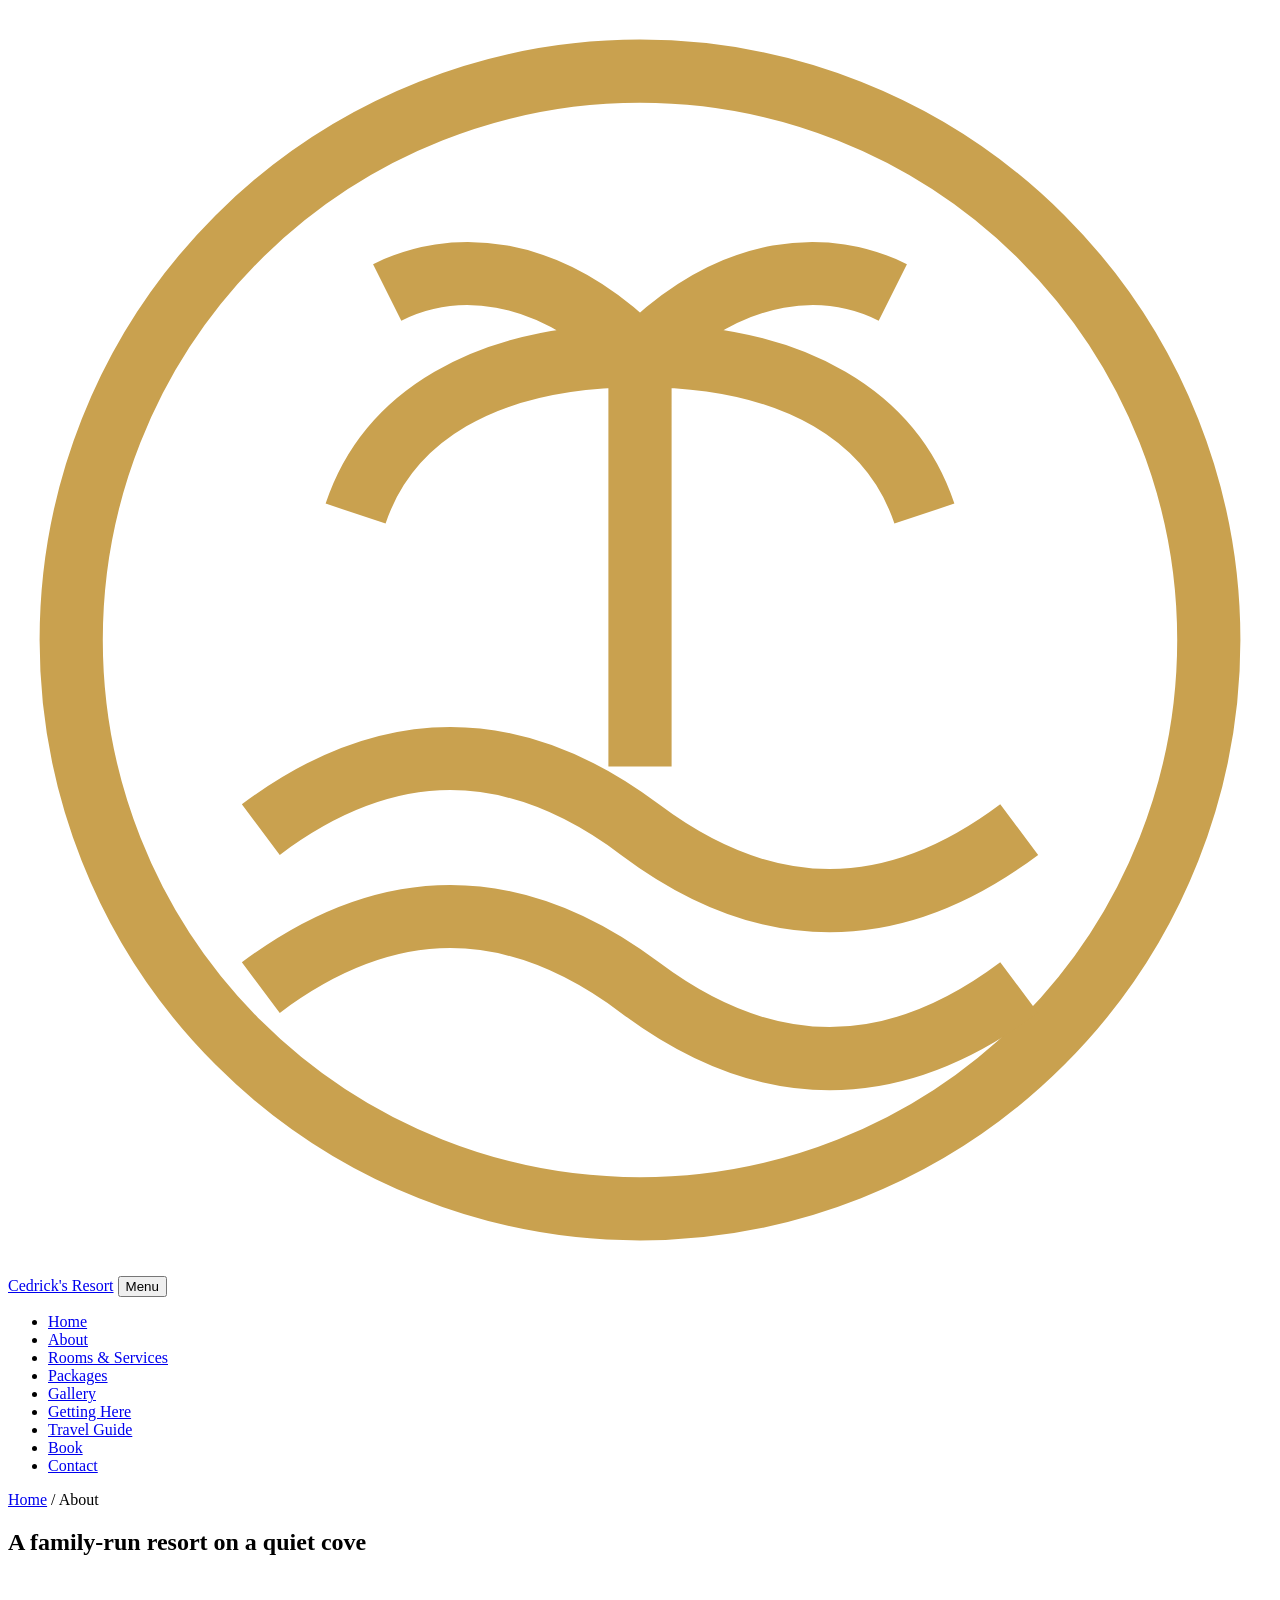
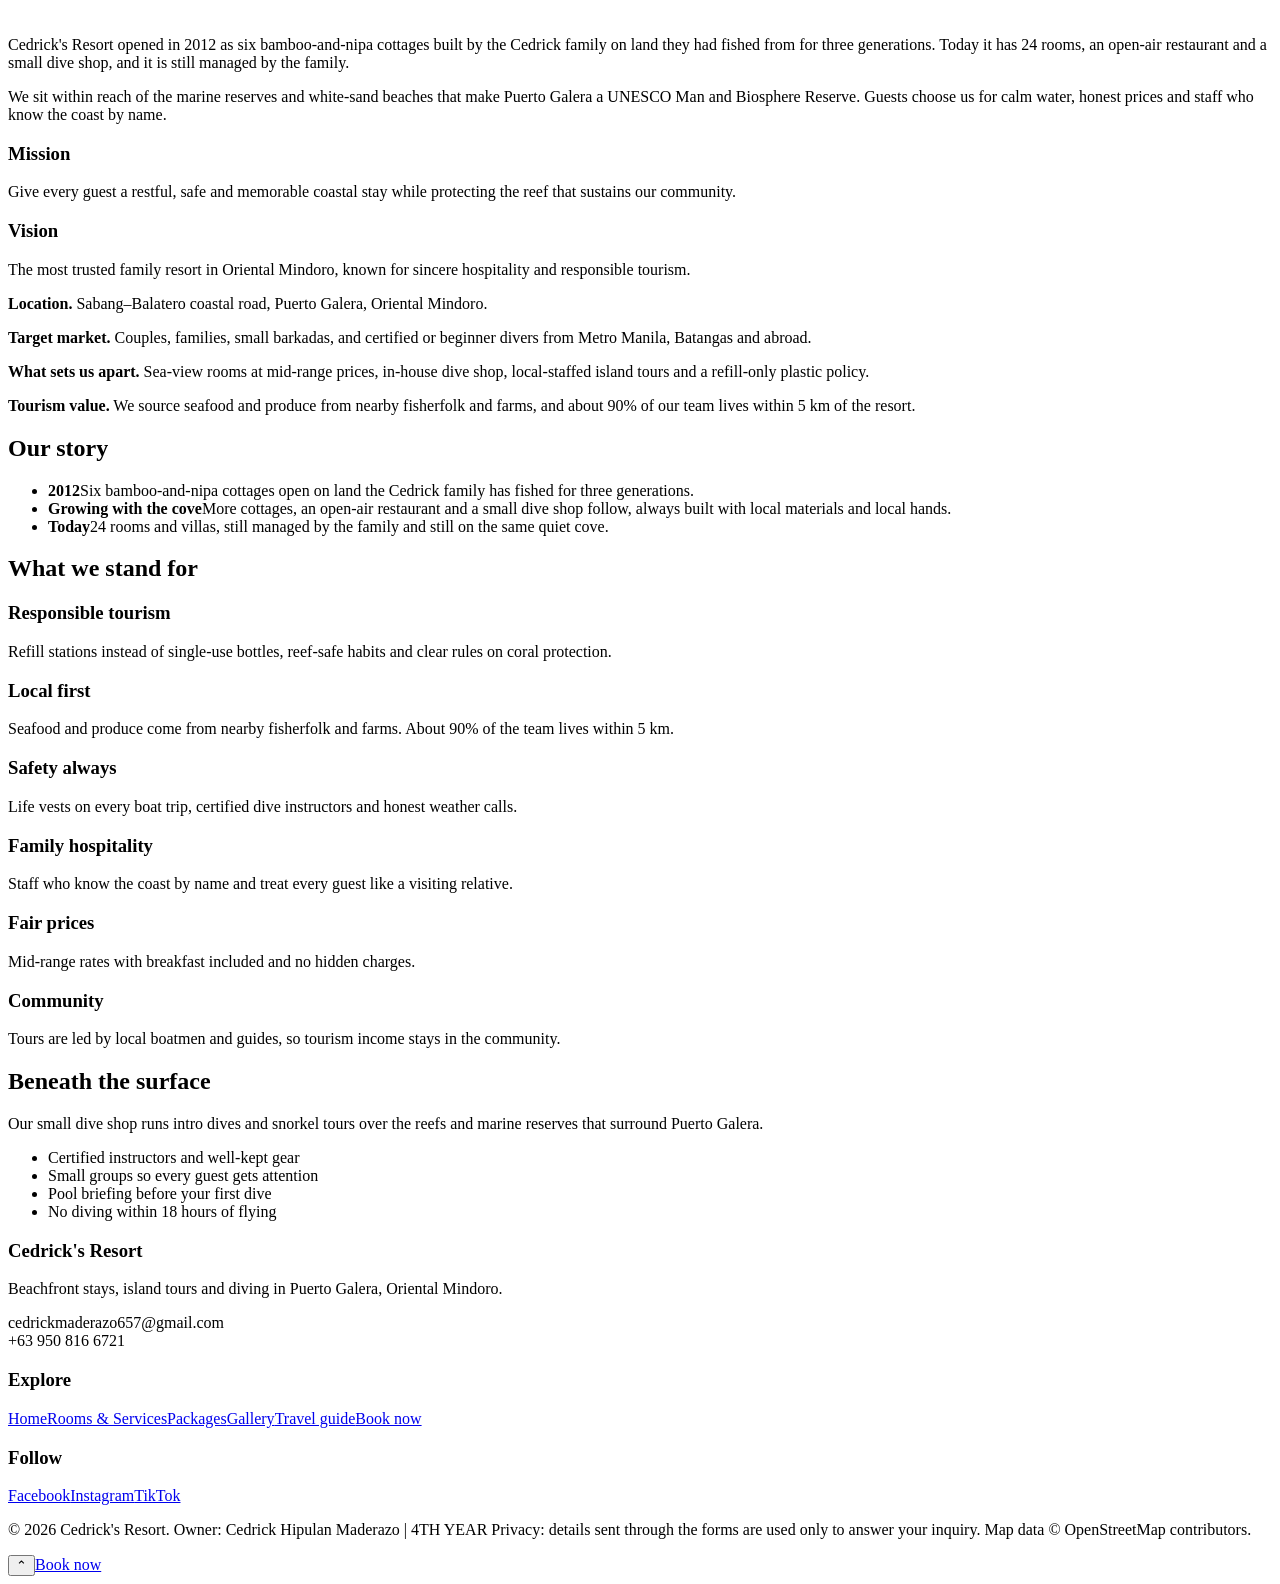
==== about.html @ 6171d439 "Add files via upload" ====
<!DOCTYPE html>
<html lang="en">
<head>
<meta charset="utf-8">
<meta name="theme-color" content="#0b2a30"><meta property="og:title" content="Cedrick's Resort"><meta property="og:image" content="images/header.svg"><meta name="viewport" content="width=device-width, initial-scale=1">
<title>About | Cedrick's Resort</title>
<meta name="description" content="Cedrick's Resort is a 24-room beachfront resort in Oriental Mindoro offering sea-view rooms, island tours, diving and Mindoro cuisine. Plan your stay and send an inquiry online.">
<link rel="icon" href="data:image/svg+xml,<svg xmlns='http://www.w3.org/2000/svg' viewBox='0 0 100 100'><text y='.9em' font-size='90'>🌴</text></svg>">
<link rel="preconnect" href="https://fonts.googleapis.com">
<link href="https://fonts.googleapis.com/css2?family=Cormorant+Garamond:ital,wght@0,500;0,600;1,500&family=Figtree:wght@400;500;600&display=swap" rel="stylesheet">
<link rel="stylesheet" href="css/style.css">
<link rel="stylesheet" href="css/art.css">
</head>
<body>
<header><div class="wrap"><nav aria-label="Main">
 <a class="logo" href="index.html" aria-label="Cedrick's Resort, home">
  <svg viewBox="0 0 40 40" fill="none" stroke="#c9a14f" stroke-width="2"><circle cx="20" cy="20" r="18"/><path d="M8 26c4-3 8-3 12 0s8 3 12 0M8 31c4-3 8-3 12 0s8 3 12 0M20 24V11M20 11c-5 0-8 2-9 5M20 11c5 0 8 2 9 5M20 11c-3-3-6-3-8-2M20 11c3-3 6-3 8-2"/></svg>
  Cedrick's Resort</a>
 <button id="menu" aria-expanded="false" aria-controls="links">Menu</button>
 <ul id="links"><li><a href="index.html">Home</a></li><li><a href="about.html" class="on" aria-current="page">About</a></li><li><a href="rooms.html">Rooms &amp; Services</a></li><li><a href="packages.html">Packages</a></li><li><a href="gallery.html">Gallery</a></li><li><a href="getting-here.html">Getting Here</a></li><li><a href="travel-guide.html">Travel Guide</a></li><li><a href="booking.html">Book</a></li><li><a href="contact.html">Contact</a></li></ul></nav></div></header>
<main>
<section class="phead" style="padding-bottom:44px"><div class="wrap"><p class="crumb"><a href="index.html">Home</a> / About</p><h1>A family-run resort on a quiet cove</h1></div></section>
<section id="about"><div class="wrap about">
 <div>
  
  <p class="lead">Cedrick's Resort opened in 2012 as six bamboo-and-nipa cottages built by the Cedrick family on land they had fished from for three generations. Today it has 24 rooms, an open-air restaurant and a small dive shop, and it is still managed by the family.</p>
  <p>We sit within reach of the marine reserves and white-sand beaches that make Puerto Galera a UNESCO Man and Biosphere Reserve. Guests choose us for calm water, honest prices and staff who know the coast by name.</p>
  <div class="mv"><div><h3>Mission</h3><p>Give every guest a restful, safe and memorable coastal stay while protecting the reef that sustains our community.</p></div>
  <div><h3>Vision</h3><p>The most trusted family resort in Oriental Mindoro, known for sincere hospitality and responsible tourism.</p></div></div>
 </div>
 <div class="facts">
  <p><b>Location.</b> Sabang–Balatero coastal road, Puerto Galera, Oriental Mindoro.</p>
  <p><b>Target market.</b> Couples, families, small barkadas, and certified or beginner divers from Metro Manila, Batangas and abroad.</p>
  <p><b>What sets us apart.</b> Sea-view rooms at mid-range prices, in-house dive shop, local-staffed island tours and a refill-only plastic policy.</p>
  <p><b>Tourism value.</b> We source seafood and produce from nearby fisherfolk and farms, and about 90% of our team lives within 5 km of the resort.</p>
 </div>
</div></section>

<section id="story"><div class="wrap split"><div class="art" role="img" aria-label="The resort and its cove from the water" style="background-image:url(images/resort-hero.svg)"></div><div><h2>Our story</h2><ul class="tl"><li><b>2012</b>Six bamboo-and-nipa cottages open on land the Cedrick family has fished for three generations.</li><li><b>Growing with the cove</b>More cottages, an open-air restaurant and a small dive shop follow, always built with local materials and local hands.</li><li><b>Today</b>24 rooms and villas, still managed by the family and still on the same quiet cove.</li></ul></div></div></section><section class=alt id="values"><div class="wrap"><h2>What we stand for</h2><div class="info"><div><h3>Responsible tourism</h3><p>Refill stations instead of single-use bottles, reef-safe habits and clear rules on coral protection.</p></div><div><h3>Local first</h3><p>Seafood and produce come from nearby fisherfolk and farms. About 90% of the team lives within 5 km.</p></div><div><h3>Safety always</h3><p>Life vests on every boat trip, certified dive instructors and honest weather calls.</p></div><div><h3>Family hospitality</h3><p>Staff who know the coast by name and treat every guest like a visiting relative.</p></div><div><h3>Fair prices</h3><p>Mid-range rates with breakfast included and no hidden charges.</p></div><div><h3>Community</h3><p>Tours are led by local boatmen and guides, so tourism income stays in the community.</p></div></div></div></section><section id="dive"><div class="wrap split flip"><div class="art" role="img" aria-label="A diver swimming over the reef" style="background-image:url(images/diver.svg)"></div><div><h2>Beneath the surface</h2><p class="lead">Our small dive shop runs intro dives and snorkel tours over the reefs and marine reserves that surround Puerto Galera.</p><ul class="tick"><li>Certified instructors and well-kept gear</li><li>Small groups so every guest gets attention</li><li>Pool briefing before your first dive</li><li>No diving within 18 hours of flying</li></ul></div></div></section>
</main>
<footer><div class="wrap">
 <div class="fg">
  <div><h3>Cedrick's Resort</h3><p>Beachfront stays, island tours and diving in Puerto Galera, Oriental Mindoro.</p><p>cedrickmaderazo657@gmail.com<br>+63 950 816 6721</p></div>
  <div><h3>Explore</h3><a href="index.html">Home</a><a href="rooms.html">Rooms &amp; Services</a><a href="packages.html">Packages</a><a href="gallery.html">Gallery</a><a href="travel-guide.html">Travel guide</a><a href="booking.html">Book now</a></div>
  <div><h3>Follow</h3><a href="https://www.facebook.com/CEDRICKMADERAZO.22" rel="noopener">Facebook</a><a href="https://instagram.com" rel="noopener">Instagram</a><a href="https://tiktok.com" rel="noopener">TikTok</a></div>
 </div>
 <p class="fine">© 2026 Cedrick's Resort. Owner: Cedrick Hipulan Maderazo | 4TH YEAR Privacy: details sent through the forms are used only to answer your inquiry. Map data © OpenStreetMap contributors.</p>
</div></footer>
<button id="top" aria-label="Back to top">&#8963;</button><a class="book-fab" href="booking.html">Book now</a>
<script src="js/main.js"></script>
<script src="js/art.js"></script>
</body>
</html>
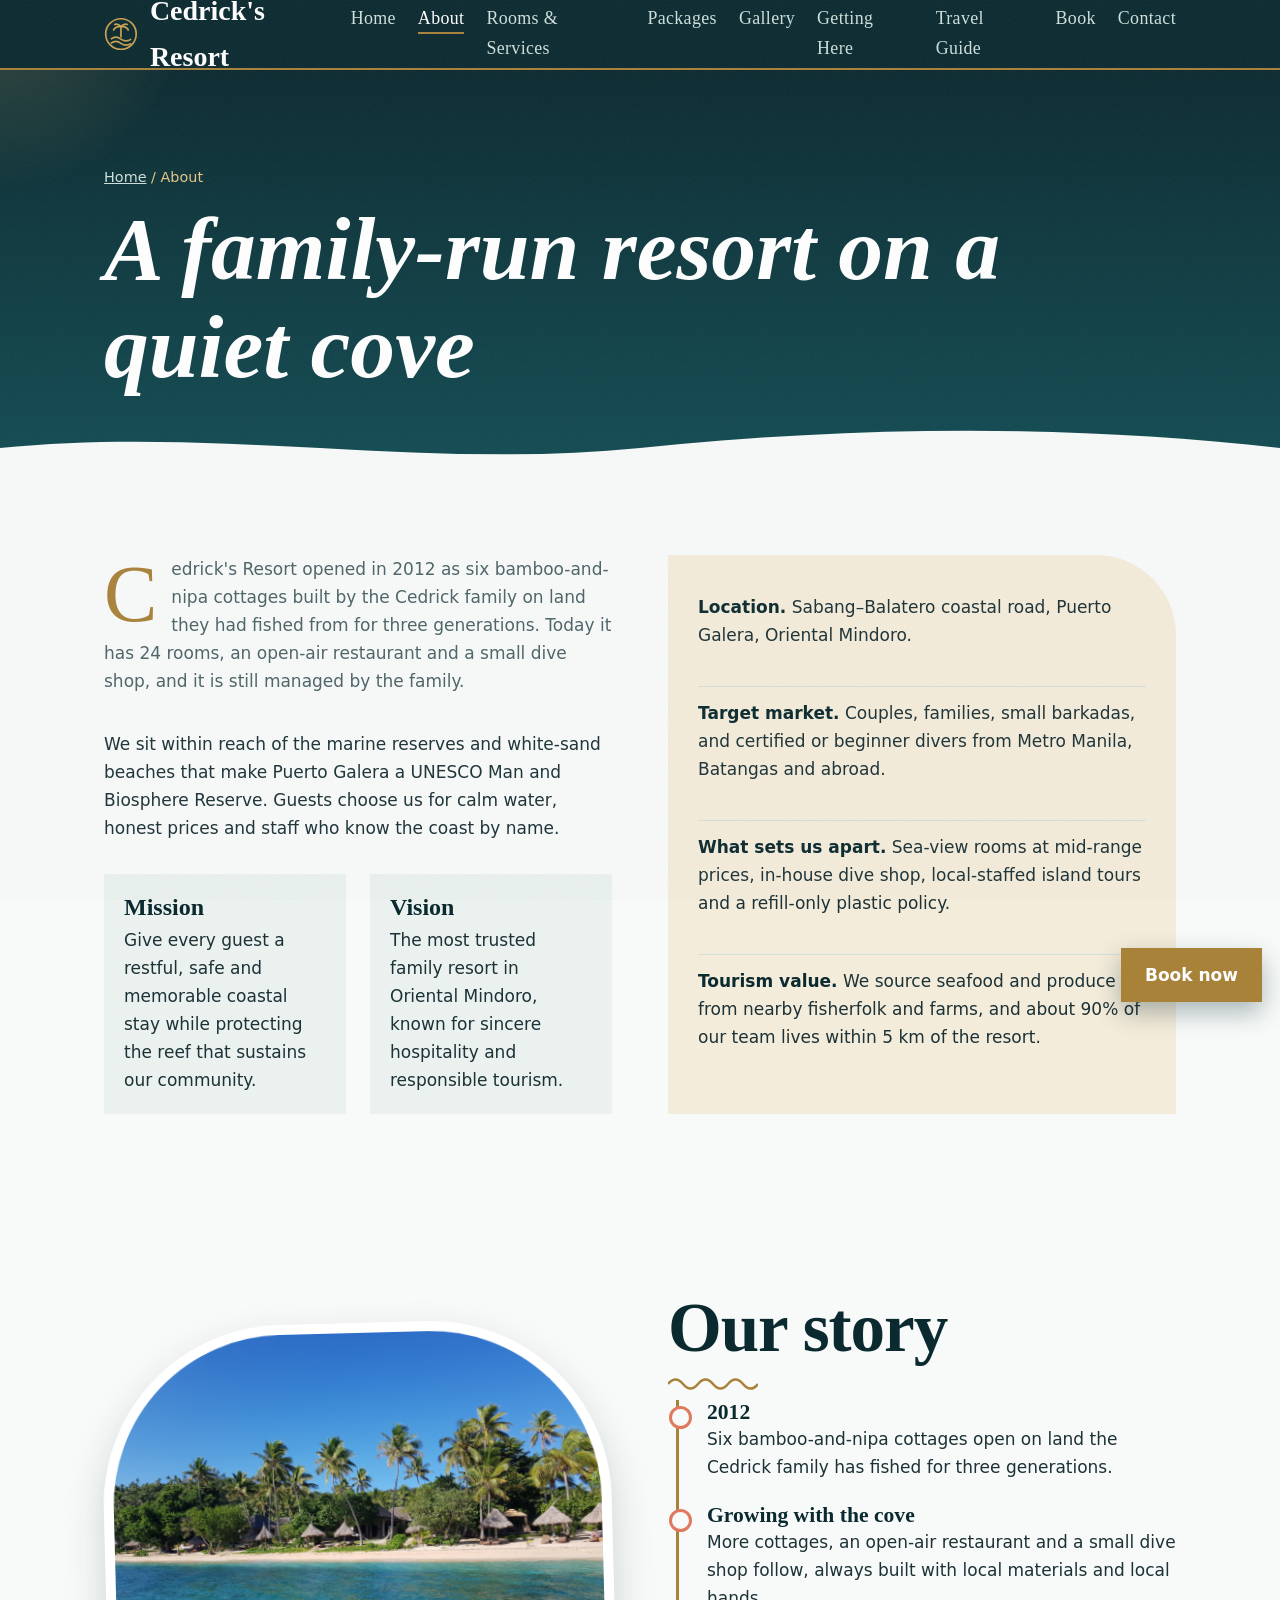
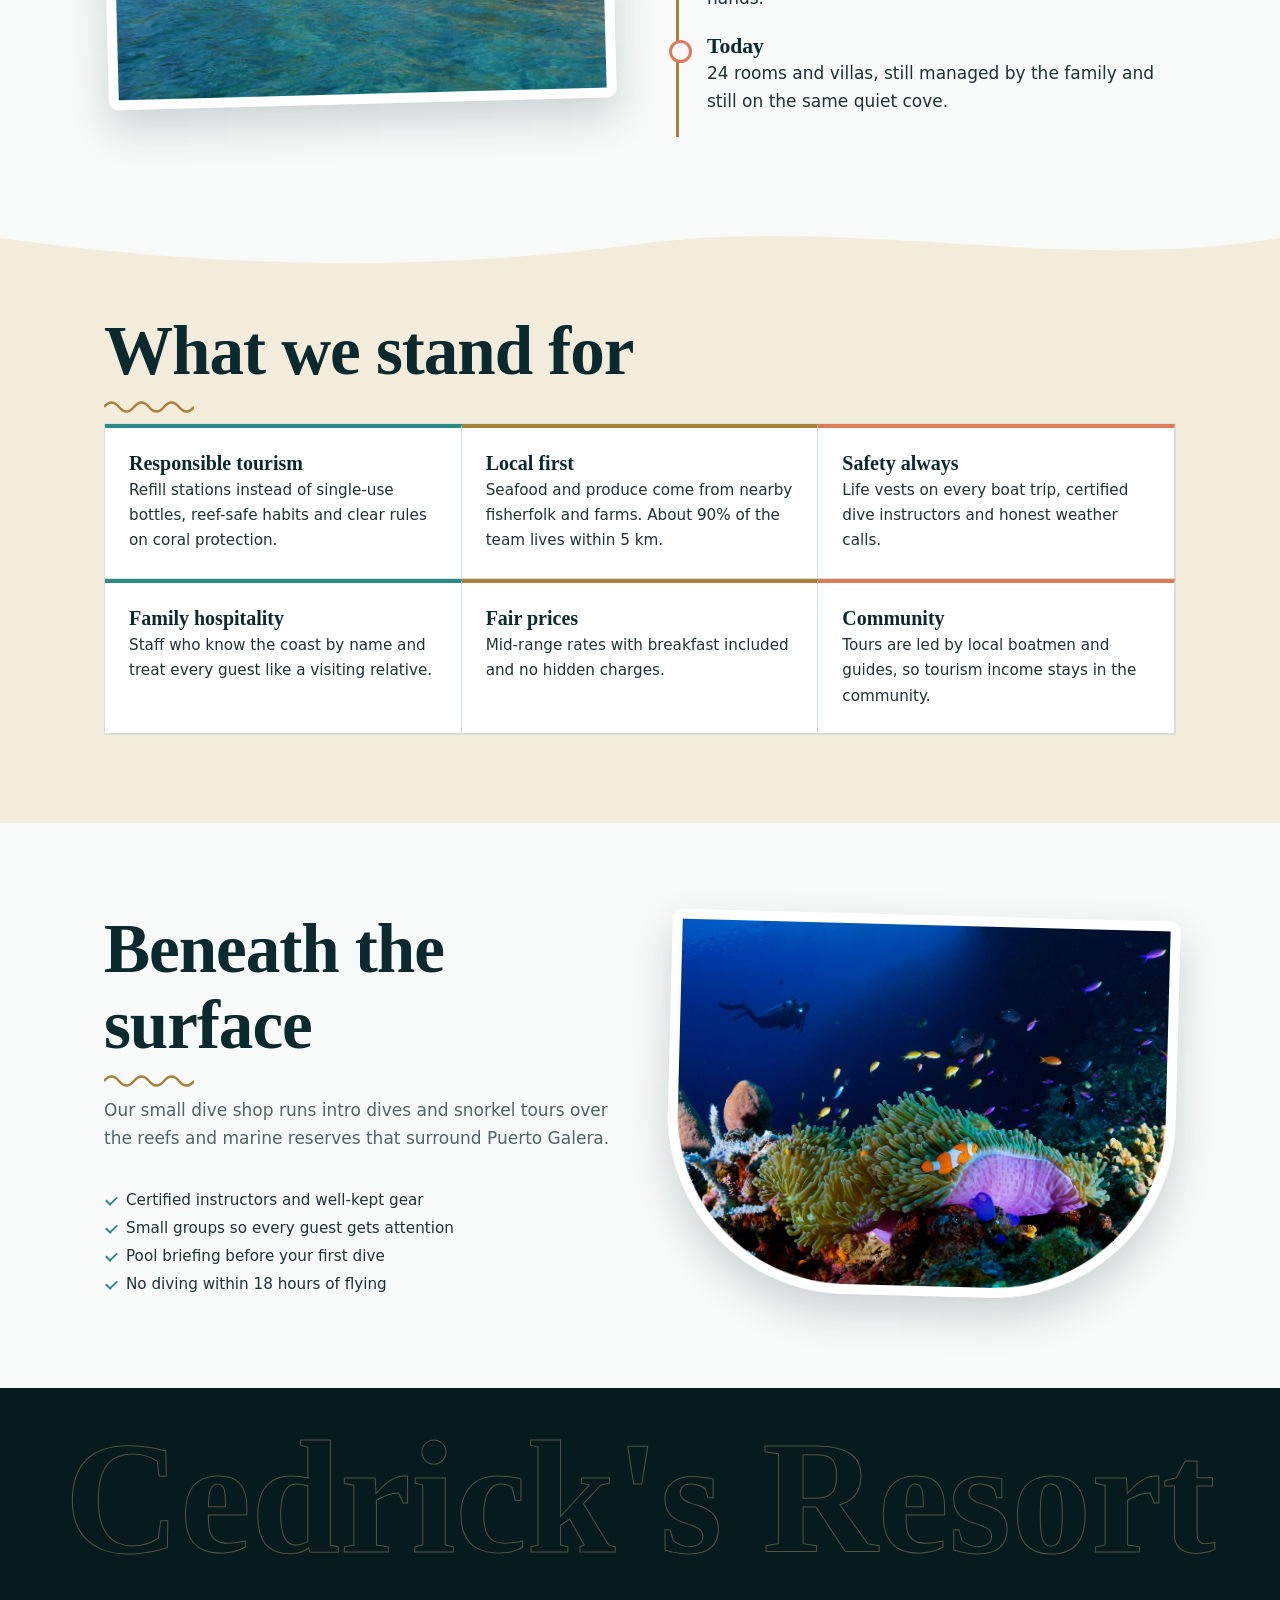
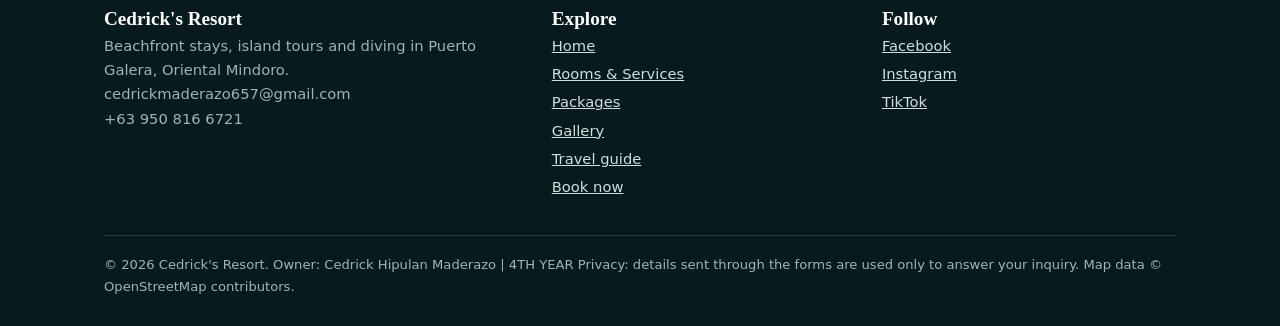
==== commit a7041425: "Update background images in about.html" ====
--- a/about.html
+++ b/about.html
@@ -36,7 +36,7 @@
  </div>
 </div></section>
 
-<section id="story"><div class="wrap split"><div class="art" role="img" aria-label="The resort and its cove from the water" style="background-image:url(images/resort-hero.svg)"></div><div><h2>Our story</h2><ul class="tl"><li><b>2012</b>Six bamboo-and-nipa cottages open on land the Cedrick family has fished for three generations.</li><li><b>Growing with the cove</b>More cottages, an open-air restaurant and a small dive shop follow, always built with local materials and local hands.</li><li><b>Today</b>24 rooms and villas, still managed by the family and still on the same quiet cove.</li></ul></div></div></section><section class=alt id="values"><div class="wrap"><h2>What we stand for</h2><div class="info"><div><h3>Responsible tourism</h3><p>Refill stations instead of single-use bottles, reef-safe habits and clear rules on coral protection.</p></div><div><h3>Local first</h3><p>Seafood and produce come from nearby fisherfolk and farms. About 90% of the team lives within 5 km.</p></div><div><h3>Safety always</h3><p>Life vests on every boat trip, certified dive instructors and honest weather calls.</p></div><div><h3>Family hospitality</h3><p>Staff who know the coast by name and treat every guest like a visiting relative.</p></div><div><h3>Fair prices</h3><p>Mid-range rates with breakfast included and no hidden charges.</p></div><div><h3>Community</h3><p>Tours are led by local boatmen and guides, so tourism income stays in the community.</p></div></div></div></section><section id="dive"><div class="wrap split flip"><div class="art" role="img" aria-label="A diver swimming over the reef" style="background-image:url(images/diver.svg)"></div><div><h2>Beneath the surface</h2><p class="lead">Our small dive shop runs intro dives and snorkel tours over the reefs and marine reserves that surround Puerto Galera.</p><ul class="tick"><li>Certified instructors and well-kept gear</li><li>Small groups so every guest gets attention</li><li>Pool briefing before your first dive</li><li>No diving within 18 hours of flying</li></ul></div></div></section>
+<section id="story"><div class="wrap split"><div class="art" role="img" aria-label="The resort and its cove from the water" style="background-image:url(images/resort-hero.jpg)"></div><div><h2>Our story</h2><ul class="tl"><li><b>2012</b>Six bamboo-and-nipa cottages open on land the Cedrick family has fished for three generations.</li><li><b>Growing with the cove</b>More cottages, an open-air restaurant and a small dive shop follow, always built with local materials and local hands.</li><li><b>Today</b>24 rooms and villas, still managed by the family and still on the same quiet cove.</li></ul></div></div></section><section class=alt id="values"><div class="wrap"><h2>What we stand for</h2><div class="info"><div><h3>Responsible tourism</h3><p>Refill stations instead of single-use bottles, reef-safe habits and clear rules on coral protection.</p></div><div><h3>Local first</h3><p>Seafood and produce come from nearby fisherfolk and farms. About 90% of the team lives within 5 km.</p></div><div><h3>Safety always</h3><p>Life vests on every boat trip, certified dive instructors and honest weather calls.</p></div><div><h3>Family hospitality</h3><p>Staff who know the coast by name and treat every guest like a visiting relative.</p></div><div><h3>Fair prices</h3><p>Mid-range rates with breakfast included and no hidden charges.</p></div><div><h3>Community</h3><p>Tours are led by local boatmen and guides, so tourism income stays in the community.</p></div></div></div></section><section id="dive"><div class="wrap split flip"><div class="art" role="img" aria-label="A diver swimming over the reef" style="background-image:url(images/diver.jpg)"></div><div><h2>Beneath the surface</h2><p class="lead">Our small dive shop runs intro dives and snorkel tours over the reefs and marine reserves that surround Puerto Galera.</p><ul class="tick"><li>Certified instructors and well-kept gear</li><li>Small groups so every guest gets attention</li><li>Pool briefing before your first dive</li><li>No diving within 18 hours of flying</li></ul></div></div></section>
 </main>
 <footer><div class="wrap">
  <div class="fg">
--- a/css/style.css
+++ b/css/style.css
@@ -0,0 +1,193 @@
+
+:root{--ink:#0b2a30;--lagoon:#14575f;--sea:#2d8a8a;--mist:#eaf1ee;--paper:#f8faf9;--brass:#a9823a;--brass-d:#7d5e22;--text:#1c3237;--muted:#4d6468;--line:#d3dfdb}
+*{box-sizing:border-box;margin:0}
+html{scroll-behavior:smooth;scroll-padding-top:76px}
+body{font-family:Figtree,system-ui,sans-serif;color:var(--text);background:var(--paper);line-height:1.65;font-size:17px}
+h1,h2,h3{font-family:'Cormorant Garamond',Georgia,serif;font-weight:600;line-height:1.1;color:var(--ink)}
+h2{font-size:clamp(2rem,4vw,3rem);margin-bottom:.6rem}
+h3{font-size:1.5rem;margin-bottom:.3rem}
+a{color:var(--lagoon)}
+:focus-visible{outline:3px solid var(--brass);outline-offset:3px}
+.wrap{max-width:1120px;margin:0 auto;padding:0 24px}
+section{padding:88px 0}
+.lead{max-width:62ch;color:var(--muted);margin-bottom:2.2rem}
+.btn{display:inline-block;background:var(--brass);color:#fff;padding:14px 30px;text-decoration:none;font-weight:600;border:0;cursor:pointer;font:inherit;font-weight:600;border-radius:2px}
+.btn:hover{background:var(--brass-d)}
+.btn.ghost{background:transparent;border:1.5px solid #fff;margin-left:10px}
+.btn.ghost:hover{background:#ffffff22}
+/* nav */
+header{position:sticky;top:0;z-index:20;background:var(--ink);border-bottom:2px solid var(--brass)}
+nav{display:flex;align-items:center;justify-content:space-between;height:68px}
+.logo{display:flex;align-items:center;gap:12px;text-decoration:none;color:#fff;font-family:'Cormorant Garamond',serif;font-size:1.6rem;font-weight:600}
+.logo svg{width:34px;height:34px}
+nav ul{display:flex;gap:22px;list-style:none;padding:0}
+nav ul a{color:#cfe0dc;text-decoration:none;font-size:.95rem}
+nav ul a:hover{color:#fff}
+#menu{display:none;background:none;border:1.5px solid #cfe0dc;color:#fff;padding:6px 12px;font:inherit}
+/* hero */
+.hero{background:linear-gradient(180deg,rgba(11,42,48,.88) 0%,rgba(20,87,95,.62) 65%,rgba(45,138,138,.45) 100%),url(../images/header.svg),linear-gradient(180deg,var(--ink),var(--sea));background-size:cover;background-position:center;color:#fff;padding:96px 0 0;position:relative;overflow:hidden}
+.hero-grid{display:grid;grid-template-columns:1.15fr .85fr;gap:48px;align-items:end}
+.hero h1{color:#fff;font-size:clamp(2.8rem,6.4vw,5.4rem);letter-spacing:-.01em}
+.hero p{max-width:52ch;margin:1.4rem 0 2rem;color:#d9e8e4;font-size:1.12rem}
+.tide{background:#ffffff12;border:1px solid #ffffff30;padding:22px 24px;margin-bottom:56px}
+.tide h3{color:#fff;font-size:1.25rem;margin-bottom:.6rem}
+.tide dl{display:grid;grid-template-columns:auto 1fr;gap:6px 18px;font-size:.95rem;color:#d9e8e4}
+.tide dt{color:#e6c987;font-weight:600}
+.tide dd{margin:0}
+.waves{display:block;width:100%;height:70px;margin-top:-1px}
+/* about */
+.about{display:grid;grid-template-columns:1fr 1fr;gap:56px}
+.facts{display:grid;gap:0;border-left:3px solid var(--brass);padding-left:26px}
+.facts p{padding:12px 0;border-bottom:1px solid var(--line)}
+.facts p:last-child{border:0}
+.facts b{color:var(--ink)}
+.mv{display:grid;grid-template-columns:1fr 1fr;gap:24px;margin-top:2rem}
+.mv div{background:var(--mist);padding:20px}
+/* rooms */
+.alt{background:var(--mist)}
+.rooms{display:grid;grid-template-columns:repeat(3,1fr);gap:28px}
+.room{background:#fff;border-top:4px solid var(--brass);display:flex;flex-direction:column}
+.pic{height:190px;background:linear-gradient(135deg,var(--lagoon),var(--sea));background-size:cover;background-position:center}
+.room .in{padding:24px;display:flex;flex-direction:column;gap:10px;flex:1}
+.price{font-family:'Cormorant Garamond',serif;font-size:1.7rem;font-weight:600;color:var(--brass-d)}
+.price small{font-family:Figtree;font-size:.85rem;color:var(--muted);font-weight:400}
+ul.tick{list-style:none;padding:0;font-size:.95rem}
+ul.tick li{padding-left:22px;position:relative;margin:3px 0}
+ul.tick li:before{content:"";position:absolute;left:2px;top:.55em;width:9px;height:5px;border-left:2px solid var(--sea);border-bottom:2px solid var(--sea);transform:rotate(-45deg)}
+.room .btn{margin-top:auto;text-align:center}
+/* packages */
+.pk{display:grid;grid-template-columns:repeat(3,1fr);gap:28px}
+.pkg{border:1px solid var(--line);background:#fff;padding:28px}
+.pkg.best{background:var(--ink);color:#d9e8e4;border-color:var(--ink)}
+.pkg.best h3,.pkg.best .price{color:#fff}
+.pkg.best .price small,.pkg.best .meta{color:#aac3bf}
+.meta{color:var(--muted);font-size:.9rem;margin-bottom:.8rem}
+.pkg h4{font-size:.95rem;margin:14px 0 4px}
+.pkg ol{padding-left:18px;font-size:.93rem}
+.pkg .btn{margin-top:18px}
+.promo{margin-top:36px;padding:20px 26px;border:1.5px dashed var(--brass);background:#fff;display:flex;gap:16px;justify-content:space-between;align-items:center;flex-wrap:wrap}
+/* gallery */
+.gal{display:grid;grid-template-columns:repeat(4,1fr);grid-auto-rows:170px;gap:12px}
+.gal figure{position:relative;background:linear-gradient(135deg,var(--lagoon),var(--sea));background-size:cover;background-position:center;overflow:hidden}
+.gal figure:nth-child(1),.gal figure:nth-child(6){grid-column:span 2;grid-row:span 2}
+.gal figcaption{position:absolute;inset:auto 0 0;padding:26px 14px 10px;color:#fff;font-size:.88rem;background:linear-gradient(transparent,#0b2a30dd)}
+.credit{font-size:.85rem;color:var(--muted);margin-top:14px}
+/* destination */
+.dest{display:grid;grid-template-columns:1fr 1fr;gap:48px}
+.map{border:0;width:100%;min-height:340px;margin-top:16px;border:1px solid var(--line)}
+table{width:100%;border-collapse:collapse;font-size:.95rem;margin:10px 0 24px}
+th,td{text-align:left;padding:9px 10px;border-bottom:1px solid var(--line)}
+th{color:var(--ink);background:var(--mist)}
+.tw{overflow-x:auto}
+/* travel info */
+.info{display:grid;grid-template-columns:repeat(3,1fr);gap:0;border:1px solid var(--line);background:#fff}
+.info div{padding:24px;border-right:1px solid var(--line);border-bottom:1px solid var(--line)}
+.info h3{font-size:1.25rem}
+.info p,.info li{font-size:.95rem}
+.info ul{padding-left:18px}
+/* reviews, faq */
+.rev{display:grid;grid-template-columns:repeat(3,1fr);gap:28px}
+blockquote{background:#fff;padding:26px;border-left:4px solid var(--brass)}
+blockquote cite{display:block;margin-top:12px;font-style:normal;font-size:.9rem;color:var(--muted)}
+.stars{color:var(--brass);letter-spacing:2px}
+details{border-bottom:1px solid var(--line);padding:16px 0;max-width:780px}
+summary{cursor:pointer;font-weight:600;color:var(--ink)}
+details p{margin-top:8px;color:var(--muted)}
+/* booking */
+.book{background:var(--ink);color:#d9e8e4}
+.book h2{color:#fff}
+.book .lead{color:#aac3bf}
+form{display:grid;grid-template-columns:1fr 1fr;gap:16px;max-width:820px}
+label{display:grid;gap:5px;font-size:.92rem;font-weight:500}
+input,select,textarea{font:inherit;padding:11px 12px;border:1px solid #6b8c8c;background:#fff;color:var(--text);border-radius:2px;width:100%}
+.full{grid-column:1/-1}
+#ok{display:none;margin-top:20px;padding:18px;background:#1f6d62;color:#fff;max-width:820px}
+.note{font-size:.85rem;color:#aac3bf}
+/* contact + footer */
+.contact{display:grid;grid-template-columns:1fr 1fr;gap:48px}
+.contact p{margin:6px 0}
+footer{background:#071b1f;color:#9db6b3;padding:56px 0 28px;font-size:.92rem}
+.fg{display:grid;grid-template-columns:1.4fr 1fr 1fr;gap:36px}
+footer h3{color:#fff;font-size:1.2rem}
+footer a{color:#cfe0dc;display:block;margin:4px 0}
+.fine{border-top:1px solid #ffffff20;margin-top:32px;padding-top:18px;font-size:.82rem}
+@media(max-width:900px){
+ section{padding:64px 0}
+ #menu{display:block}
+ nav ul{display:none;position:absolute;top:68px;left:0;right:0;background:var(--ink);flex-direction:column;padding:16px 24px;gap:14px}
+ nav ul.open{display:flex}
+ .hero-grid,.about,.dest,.contact,.fg{grid-template-columns:1fr}
+ .rooms,.pk,.rev,.info{grid-template-columns:1fr}
+ .gal{grid-template-columns:repeat(2,1fr)}
+ form,.mv{grid-template-columns:1fr}
+ .btn.ghost{margin:10px 0 0}
+}
+@media(prefers-reduced-motion:reduce){html{scroll-behavior:auto}}
+
+/* motion */
+.hero>*{position:relative;z-index:1}
+.hero::before{content:"";position:absolute;inset:-4%;z-index:0;background:url(../images/header.svg) center/cover;opacity:.4;animation:kb 26s ease-in-out infinite alternate}
+.hero::after{content:"";position:absolute;inset:0;z-index:0;background:radial-gradient(circle at 20% 30%,#e6c98744,transparent 40%),radial-gradient(circle at 80% 60%,#7fd0c733,transparent 45%);animation:drift 16s ease-in-out infinite alternate}
+@keyframes kb{to{transform:scale(1.1) translate(-1.5%,1%)}}
+@keyframes drift{to{transform:translate(4%,-3%) scale(1.15)}}
+@keyframes up{from{opacity:0;transform:translateY(34px)}to{opacity:1;transform:none}}
+@keyframes bob{50%{transform:translateY(-8px)}}
+.hero h1{animation:up 1s .15s both}
+.hero p{animation:up 1s .4s both}
+.hero .btn{animation:up 1s .65s both}
+.hero .btn.ghost{animation-delay:.8s}
+.tide{animation:up 1s .9s both,bob 7s 2s ease-in-out infinite;backdrop-filter:blur(6px)}
+.waves{height:80px}
+.w1{animation:sw 18s linear infinite}.w2{animation:sw 30s linear infinite}
+@keyframes sw{to{transform:translateX(-1200px)}}
+#bar{position:fixed;top:0;left:0;height:3px;width:0;background:linear-gradient(90deg,var(--brass),#e6c987);z-index:50}
+header{transition:box-shadow .3s,background .3s}
+header.sc{box-shadow:0 6px 24px #0b2a3055;background:#0b2a30f2;backdrop-filter:blur(8px)}
+nav ul a{position:relative;padding:4px 0}
+nav ul a::after{content:"";position:absolute;left:0;bottom:-2px;height:2px;width:0;background:var(--brass);transition:width .3s}
+nav ul a:hover::after,nav ul a.on::after{width:100%}
+nav ul a.on{color:#fff}
+.logo svg{transition:transform .8s}.logo:hover svg{transform:rotate(360deg)}
+.btn{position:relative;overflow:hidden;transition:background .25s,transform .25s,box-shadow .25s}
+.btn::after{content:"";position:absolute;top:0;left:-70%;width:50%;height:100%;background:linear-gradient(100deg,transparent,#ffffff55,transparent);transform:skewX(-20deg);transition:left .6s}
+.btn:hover{transform:translateY(-2px);box-shadow:0 10px 22px #0b2a3040}.btn:hover::after{left:130%}
+section h2::after{content:"";display:block;width:64px;height:3px;background:var(--brass);margin-top:12px;transition:width .9s .3s}
+section h2.rv:not(.in)::after{width:0}
+.rv{opacity:0;transform:translateY(30px);transition:opacity .8s ease,transform .8s cubic-bezier(.2,.7,.2,1)}
+.rv.in{opacity:1;transform:none}
+.room,.pkg,blockquote,.info div{transition:transform .35s,box-shadow .35s,background .35s}
+.room:hover,.pkg:hover,blockquote:hover{transform:translateY(-8px);box-shadow:0 22px 40px #0b2a3026}
+.info div:hover{background:var(--mist)}
+.pic{transition:filter .4s}.room:hover .pic{filter:saturate(1.2) brightness(1.05)}
+.gal figure{cursor:zoom-in;transition:transform .45s,box-shadow .45s,z-index 0s}
+.gal figure:hover{transform:scale(1.04);box-shadow:0 18px 40px #0b2a3055;z-index:2}
+.gal figcaption{transform:translateY(100%);opacity:0;transition:.4s}
+.gal figure:hover figcaption,.gal figure:focus-visible figcaption{transform:none;opacity:1}
+@media(hover:none){.gal figcaption{transform:none;opacity:1}}
+.promo{animation:pulse 3.5s ease-in-out infinite}
+@keyframes pulse{50%{box-shadow:0 0 0 8px #a9823a22}}
+details{transition:background .3s}details[open]{background:#ffffff80}
+details p{animation:up .5s both}
+#lb{position:fixed;inset:0;z-index:100;background:#071b1fee;display:flex;flex-direction:column;align-items:center;justify-content:center;gap:14px;opacity:0;pointer-events:none;transition:opacity .35s;cursor:zoom-out;padding:20px}
+#lb.on{opacity:1;pointer-events:auto}
+#lb img{max-width:92vw;max-height:78vh;box-shadow:0 20px 60px #000;transform:scale(.92);transition:transform .45s}
+#lb.on img{transform:none}
+#lb p{color:#e6c987;font-family:'Cormorant Garamond',serif;font-size:1.4rem}
+@media(prefers-reduced-motion:reduce){*,*::before,*::after{animation:none!important;transition:none!important}.rv{opacity:1;transform:none}}
+
+.phead{background:linear-gradient(180deg,rgba(11,42,48,.92),rgba(20,87,95,.75)),url(../images/header.svg) center/cover,var(--ink);color:#fff;padding:72px 0 44px;border-bottom:3px solid var(--brass)}
+.phead h1{color:#fff;font-size:clamp(2.2rem,5vw,3.8rem);animation:up 1s both}
+.crumb{color:#e6c987;font-size:.9rem;margin-bottom:10px;animation:up 1s both}.crumb a{color:#cfe0dc}
+.cards{display:grid;grid-template-columns:repeat(4,1fr);gap:20px}
+.cards a{display:block;background:#fff;padding:26px;border-top:4px solid var(--brass);text-decoration:none;color:var(--text);transition:transform .35s,box-shadow .35s}
+.cards a:hover{transform:translateY(-8px);box-shadow:0 22px 40px #0b2a3026}
+.cards h3{color:var(--ink)}.cards p{font-size:.95rem;color:var(--muted)}
+.refs{margin-top:28px;font-size:.93rem}.refs li{margin:6px 0}
+@media(max-width:900px){.cards{grid-template-columns:1fr}.phead{padding:52px 0 32px}}
+
+/* v2 extras */
+.book-fab{position:fixed;right:18px;bottom:18px;z-index:40;background:var(--brass);color:#fff;padding:13px 24px;text-decoration:none;font-weight:600;box-shadow:0 10px 26px #0b2a3055;transform:translateY(120px);transition:transform .4s,background .25s}
+.book-fab.show{transform:none}.book-fab:hover{background:var(--brass-d)}
+#top{position:fixed;left:18px;bottom:18px;z-index:40;width:44px;height:44px;border:0;background:var(--ink);color:#fff;font-size:1.4rem;cursor:pointer;opacity:0;pointer-events:none;transition:opacity .3s}
+#top.show{opacity:1;pointer-events:auto}
+.credit a{color:var(--lagoon)}
--- a/css/art.css
+++ b/css/art.css
@@ -0,0 +1,96 @@
+/* ===== Artistic layer ===== */
+:root{--coral:#e07a5f;--sand:#f4ecda}
+@view-transition{navigation:auto}
+::view-transition-old(root){animation:.35s ease both vt-out}
+::view-transition-new(root){animation:.5s ease both vt-in}
+@keyframes vt-out{to{opacity:0;transform:translateY(-12px)}}
+@keyframes vt-in{from{opacity:0;transform:translateY(16px)}}
+body::after{content:"";position:fixed;inset:0;z-index:90;pointer-events:none;opacity:.07;background:url("data:image/svg+xml,%3Csvg xmlns='http://www.w3.org/2000/svg' width='160' height='160'%3E%3Cfilter id='n'%3E%3CfeTurbulence type='fractalNoise' baseFrequency='.9' numOctaves='2'/%3E%3C/filter%3E%3Crect width='160' height='160' filter='url(%23n)'/%3E%3C/svg%3E")}
+#glow{position:fixed;left:0;top:0;width:420px;height:420px;margin:-210px 0 0 -210px;border-radius:50%;pointer-events:none;z-index:1;background:radial-gradient(circle,#e6c98733,transparent 65%);transition:opacity .4s}
+/* type */
+nav ul a{font-family:'Cormorant Garamond',serif;font-size:1.12rem;letter-spacing:.02em}
+.logo{font-size:1.75rem}
+section h2{font-size:clamp(2.4rem,5.4vw,4.4rem);letter-spacing:-.015em}
+section h2::after{width:90px;height:12px;background:url("data:image/svg+xml,%3Csvg xmlns='http://www.w3.org/2000/svg' viewBox='0 0 90 12'%3E%3Cpath d='M0 6q7.5-9 15 0t15 0 15 0 15 0 15 0 15 0' fill='none' stroke='%23a9823a' stroke-width='2.5'/%3E%3C/svg%3E") no-repeat}
+.about .lead::first-letter{font-family:'Cormorant Garamond',serif;font-size:5rem;float:left;line-height:.78;padding:8px 14px 0 0;color:var(--brass)}
+em{font-style:italic;color:#e6c987}
+.alt{background:var(--sand)}
+/* wavy section edges */
+.alt,.book{position:relative}
+.alt::before,.book::before{content:"";position:absolute;left:0;right:0;top:-1px;height:44px;pointer-events:none;background:url("data:image/svg+xml,%3Csvg xmlns='http://www.w3.org/2000/svg' viewBox='0 0 1200 44' preserveAspectRatio='none'%3E%3Cpath d='M0 0H1200V14C1000 50 800 -8 600 20S200 44 0 14Z' fill='%23f8faf9'/%3E%3C/svg%3E") center/100% 100% no-repeat}
+.phead+.alt::before,.phead+.book::before{display:none}
+/* hero */
+.hero{min-height:calc(100vh - 68px);display:flex;flex-direction:column;justify-content:flex-end;padding-top:80px!important}
+.hero .wrap{width:100%}
+.hero-grid{grid-template-columns:1.35fr .65fr}
+.hero h1{font-size:clamp(3.2rem,9vw,8rem);line-height:.92}
+.hero::before{animation:none;transform:translate3d(0,var(--py,0px),0) scale(1.12);opacity:.55}
+.hero::after{animation:none;transform:translate(calc(var(--mx,0)*34px),calc(var(--my,0)*22px));transition:transform .5s ease-out}
+.badge{position:absolute;z-index:2;right:7%;top:70px;width:150px;height:150px;animation:spin 28s linear infinite}
+.badge svg{width:100%;height:100%}.badge text{fill:#e6c987;font:600 13px Figtree,sans-serif;letter-spacing:2.6px}
+@keyframes spin{to{transform:rotate(360deg)}}
+.tide{border-radius:140px 140px 14px 14px;padding:44px 30px 24px;text-align:center}
+.tide dl{text-align:left}
+.btn{border-radius:999px;padding:15px 34px;transform:translate(var(--mx,0px),var(--my,0px))}
+.btn:hover{transform:translate(var(--mx,0px),calc(var(--my,0px) - 2px))}
+.marquee{background:var(--ink);overflow:hidden;white-space:nowrap;padding:22px 0;border-top:2px solid var(--brass);border-bottom:2px solid var(--brass)}
+.marquee div{display:inline-block;animation:mq 38s linear infinite;font:italic 600 2rem 'Cormorant Garamond',serif;color:#e6c987}
+.marquee span{margin:0 26px}.marquee i{color:var(--coral);font-style:normal}
+@keyframes mq{to{transform:translateX(-50%)}}
+/* page headers */
+.phead{padding:96px 0 70px!important;position:relative}
+.phead h1{font-size:clamp(2.8rem,7vw,6rem);font-style:italic}
+.phead::after{content:"";position:absolute;left:0;right:0;bottom:-1px;height:38px;background:url("data:image/svg+xml,%3Csvg xmlns='http://www.w3.org/2000/svg' viewBox='0 0 1200 38' preserveAspectRatio='none'%3E%3Cpath d='M0 38V18C200 -4 400 40 600 18S1000 -6 1200 18V38Z' fill='%23f8faf9'/%3E%3C/svg%3E") center/100% 100% no-repeat}
+.phead{border-bottom:0}
+/* rooms as arched windows */
+.room{border-top:0;padding:14px;border-radius:220px 220px 12px 12px}
+.pic{height:290px;border-radius:200px 200px 6px 6px}
+.room .in{padding:22px 12px 14px}
+/* ticket packages */
+.pkg{position:relative;border:0;box-shadow:0 12px 30px #0b2a3018;border-radius:14px}
+.pkg::before,.pkg::after{content:"";position:absolute;top:150px;width:30px;height:30px;border-radius:50%;background:var(--paper)}
+.pkg::before{left:-15px}.pkg::after{right:-15px}
+.pkg .price{border-bottom:2px dashed var(--line);padding-bottom:16px;margin-bottom:6px}
+.pkg.best .price{border-color:#ffffff40}
+.pkg.best{box-shadow:0 24px 50px #0b2a3055}
+/* polaroid gallery */
+.gal{grid-auto-rows:210px;gap:34px 26px}
+.gal figure{border:10px solid #fff;border-bottom:50px solid #fff;overflow:visible;box-shadow:0 14px 30px #0b2a3030;rotate:var(--r,0deg);transition:transform .45s,box-shadow .45s,rotate .45s}
+.gal figure:nth-child(odd){--r:-1.8deg}.gal figure:nth-child(even){--r:1.5deg}.gal figure:nth-child(3n){--r:.6deg}
+.gal figure:hover{rotate:0deg;transform:scale(1.05) translateY(-6px)}
+.gal figcaption{inset:auto 0 -42px;padding:0;background:none;color:var(--ink);font:italic 600 1.05rem 'Cormorant Garamond',serif;text-align:center;transform:none!important;opacity:1!important}
+.gal figure::before{content:"";position:absolute;top:-22px;left:50%;width:90px;height:26px;margin-left:-45px;background:#e6c98799;rotate:-3deg;z-index:2}
+/* cards, info */
+.cards a:nth-child(odd){rotate:-1deg}.cards a:nth-child(even){rotate:1deg}
+.cards a:hover{background:var(--ink);rotate:0deg}.cards a:hover h3{color:#fff}.cards a:hover p{color:#cfe0dc}
+.cards a{border-radius:6px 6px 60px 6px}
+.info div:nth-child(3n+1){border-top:4px solid var(--sea)}.info div:nth-child(3n+2){border-top:4px solid var(--brass)}.info div:nth-child(3n){border-top:4px solid var(--coral)}
+blockquote{border-left:0;border-top:4px solid var(--coral);border-radius:0 40px 0 0;position:relative}
+blockquote::before{content:"\201C";position:absolute;right:20px;top:-6px;font:700 5rem 'Cormorant Garamond',serif;color:var(--sand)}
+.facts{border-left:0;border-radius:0 80px 0 0;background:var(--sand);padding:26px 30px}
+/* footer wordmark */
+footer{padding-top:30px}
+footer::before{content:"Cedrick's Resort";display:block;text-align:center;font:600 clamp(3rem,12.5vw,10.5rem)/1 'Cormorant Garamond',serif;color:transparent;-webkit-text-stroke:1px #e6c98755;margin-bottom:30px}
+@media(max-width:900px){.badge{display:none}.hero-grid{grid-template-columns:1fr}.pkg::before,.pkg::after{display:none}.gal{gap:30px 18px;grid-auto-rows:170px}.marquee div{font-size:1.5rem}}
+@media(hover:none){#glow{display:none}}
+/* home hero picture + new blocks */
+.hero::before{background:linear-gradient(180deg,rgba(11,42,48,.62),rgba(11,42,48,.12) 42%,rgba(11,42,48,.72)),url(../images/resort-hero.svg) center/cover;opacity:1}
+.split{display:grid;grid-template-columns:1fr 1fr;gap:56px;align-items:center}
+.split.flip>:first-child{order:2}
+.art{aspect-ratio:4/3;background:center/cover;border:10px solid #fff;box-shadow:0 18px 40px #0b2a3030;border-radius:180px 180px 10px 10px;rotate:-1.5deg}
+.flip .art{rotate:1.5deg;border-radius:10px 10px 180px 180px}
+.band{display:grid;grid-template-columns:repeat(3,1fr);gap:22px;margin-top:40px}
+.band .art{aspect-ratio:3/4;border-radius:150px 150px 8px 8px}
+.stats{display:grid;grid-template-columns:repeat(4,1fr);gap:20px;text-align:center}
+.stats b{display:block;font:600 clamp(3rem,6vw,5rem)/1 'Cormorant Garamond',serif;color:var(--brass)}
+.stats span{font-size:.95rem;color:var(--muted)}
+.tl{list-style:none;padding:0;border-left:3px solid var(--brass);margin-left:8px}
+.tl li{position:relative;padding:0 0 22px 28px}
+.tl li::before{content:"";position:absolute;left:-10px;top:6px;width:17px;height:17px;border-radius:50%;background:var(--paper);border:3px solid var(--coral)}
+.tl b{display:block;font:600 1.35rem 'Cormorant Garamond',serif;color:var(--ink)}
+.steps{display:grid;grid-template-columns:repeat(3,1fr);gap:24px;counter-reset:s}
+.steps>div{counter-increment:s;background:#fff;padding:28px;border-radius:6px 6px 60px 6px;box-shadow:0 12px 30px #0b2a3014}
+.steps>div::before{content:counter(s);display:block;font:italic 600 3.4rem/1 'Cormorant Garamond',serif;color:var(--coral)}
+.cards.three{grid-template-columns:repeat(3,1fr)}.cards.two{grid-template-columns:repeat(2,1fr)}
+.cards .art{aspect-ratio:16/10;border-width:6px;border-radius:90px 90px 6px 6px;margin-bottom:14px;rotate:0deg}
+@media(max-width:900px){.split,.stats,.steps,.cards.three,.cards.two{grid-template-columns:1fr 1fr}.split{grid-template-columns:1fr}.split.flip>:first-child{order:0}.steps{grid-template-columns:1fr}.band{grid-template-columns:1fr}}
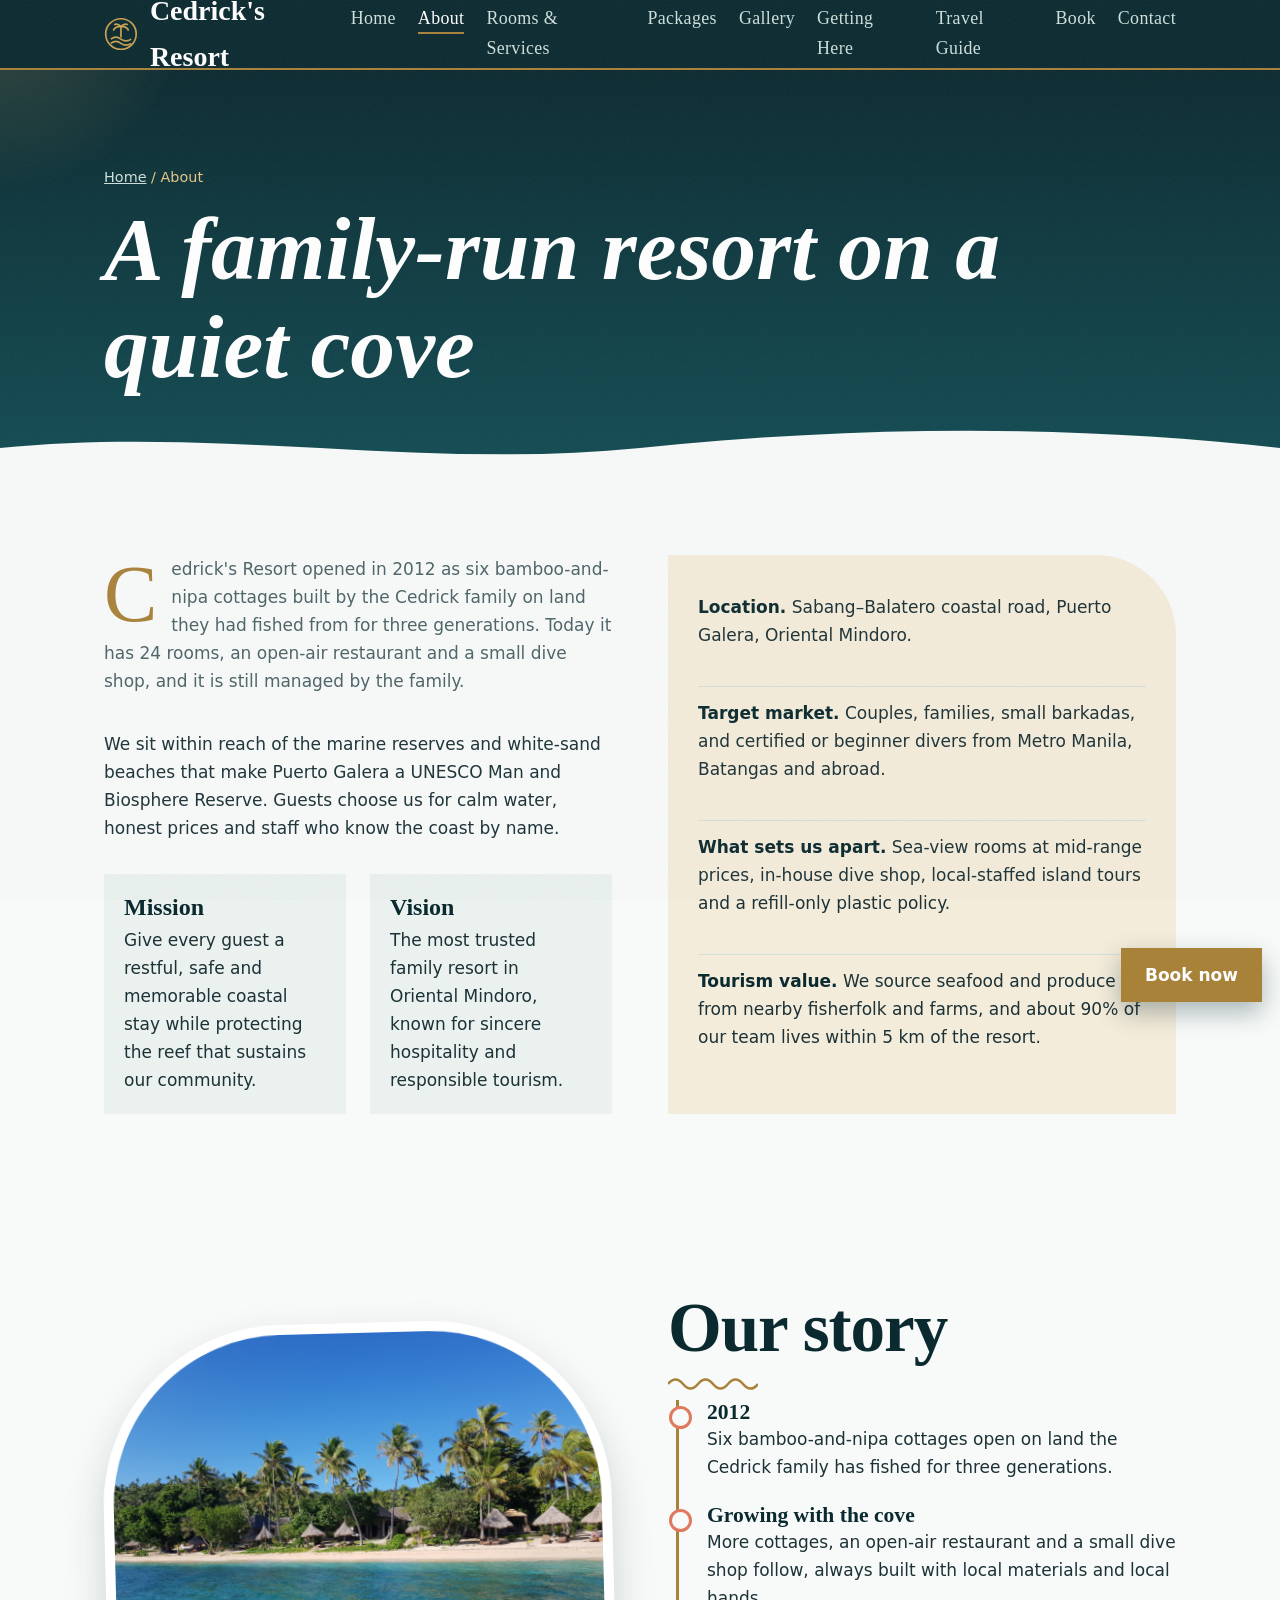
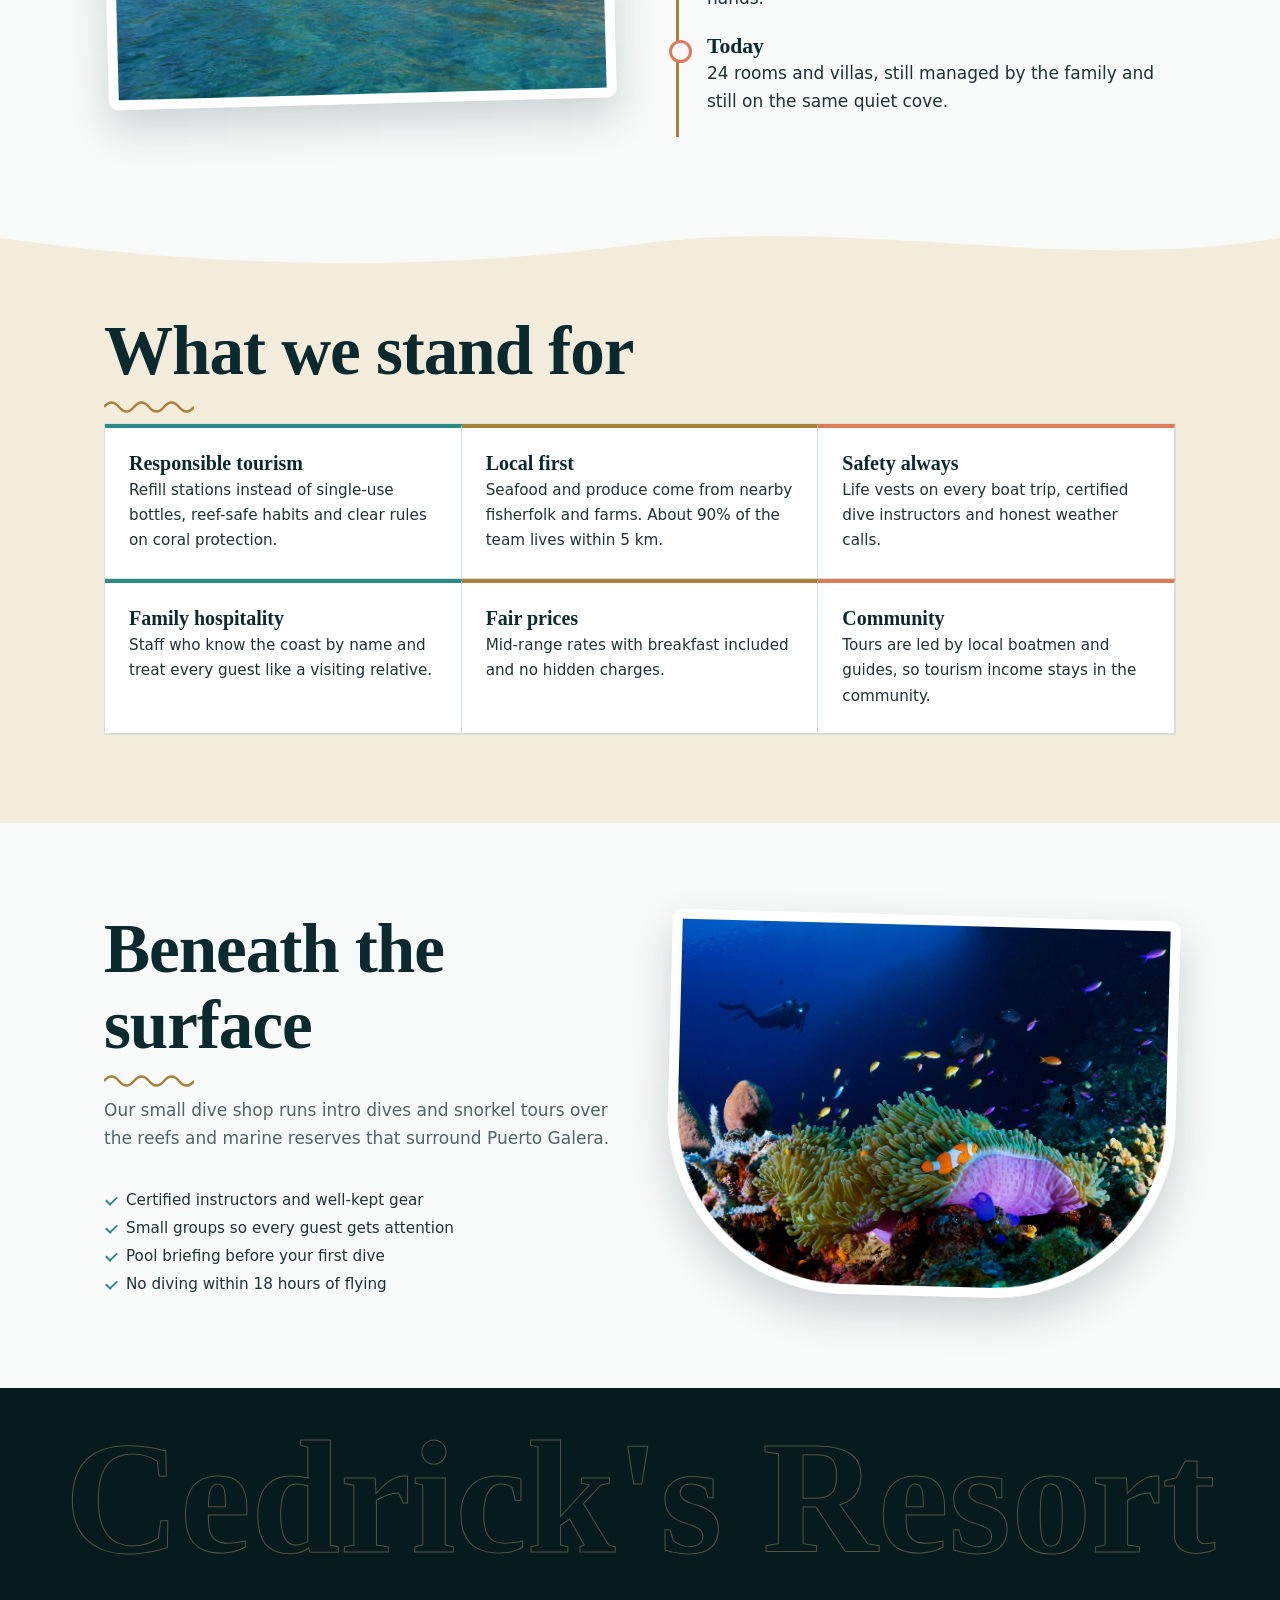
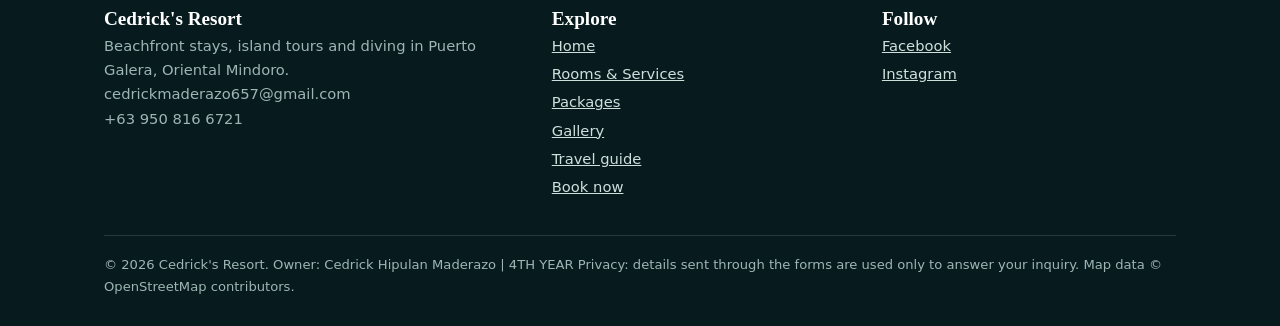
==== commit 7efdec6f: "Fix Instagram link in footer Updated Instagram link to include tracking parameters." ====
--- a/about.html
+++ b/about.html
@@ -42,7 +42,7 @@
  <div class="fg">
   <div><h3>Cedrick's Resort</h3><p>Beachfront stays, island tours and diving in Puerto Galera, Oriental Mindoro.</p><p>cedrickmaderazo657@gmail.com<br>+63 950 816 6721</p></div>
   <div><h3>Explore</h3><a href="index.html">Home</a><a href="rooms.html">Rooms &amp; Services</a><a href="packages.html">Packages</a><a href="gallery.html">Gallery</a><a href="travel-guide.html">Travel guide</a><a href="booking.html">Book now</a></div>
-  <div><h3>Follow</h3><a href="https://www.facebook.com/CEDRICKMADERAZO.22" rel="noopener">Facebook</a><a href="https://instagram.com" rel="noopener">Instagram</a><a href="https://tiktok.com" rel="noopener">TikTok</a></div>
+  <div><h3>Follow</h3><a href="https://www.facebook.com/CEDRICKMADERAZO.22" rel="noopener">Facebook</a><a href="https://www.instagram.com/cedrickmaderazo?utm_source=ig_web_button_share_sheet&stkn=ZDNlZDc0MzIxNw==" rel="noopener">Instagram</a></div>
  </div>
  <p class="fine">© 2026 Cedrick's Resort. Owner: Cedrick Hipulan Maderazo | 4TH YEAR Privacy: details sent through the forms are used only to answer your inquiry. Map data © OpenStreetMap contributors.</p>
 </div></footer>
